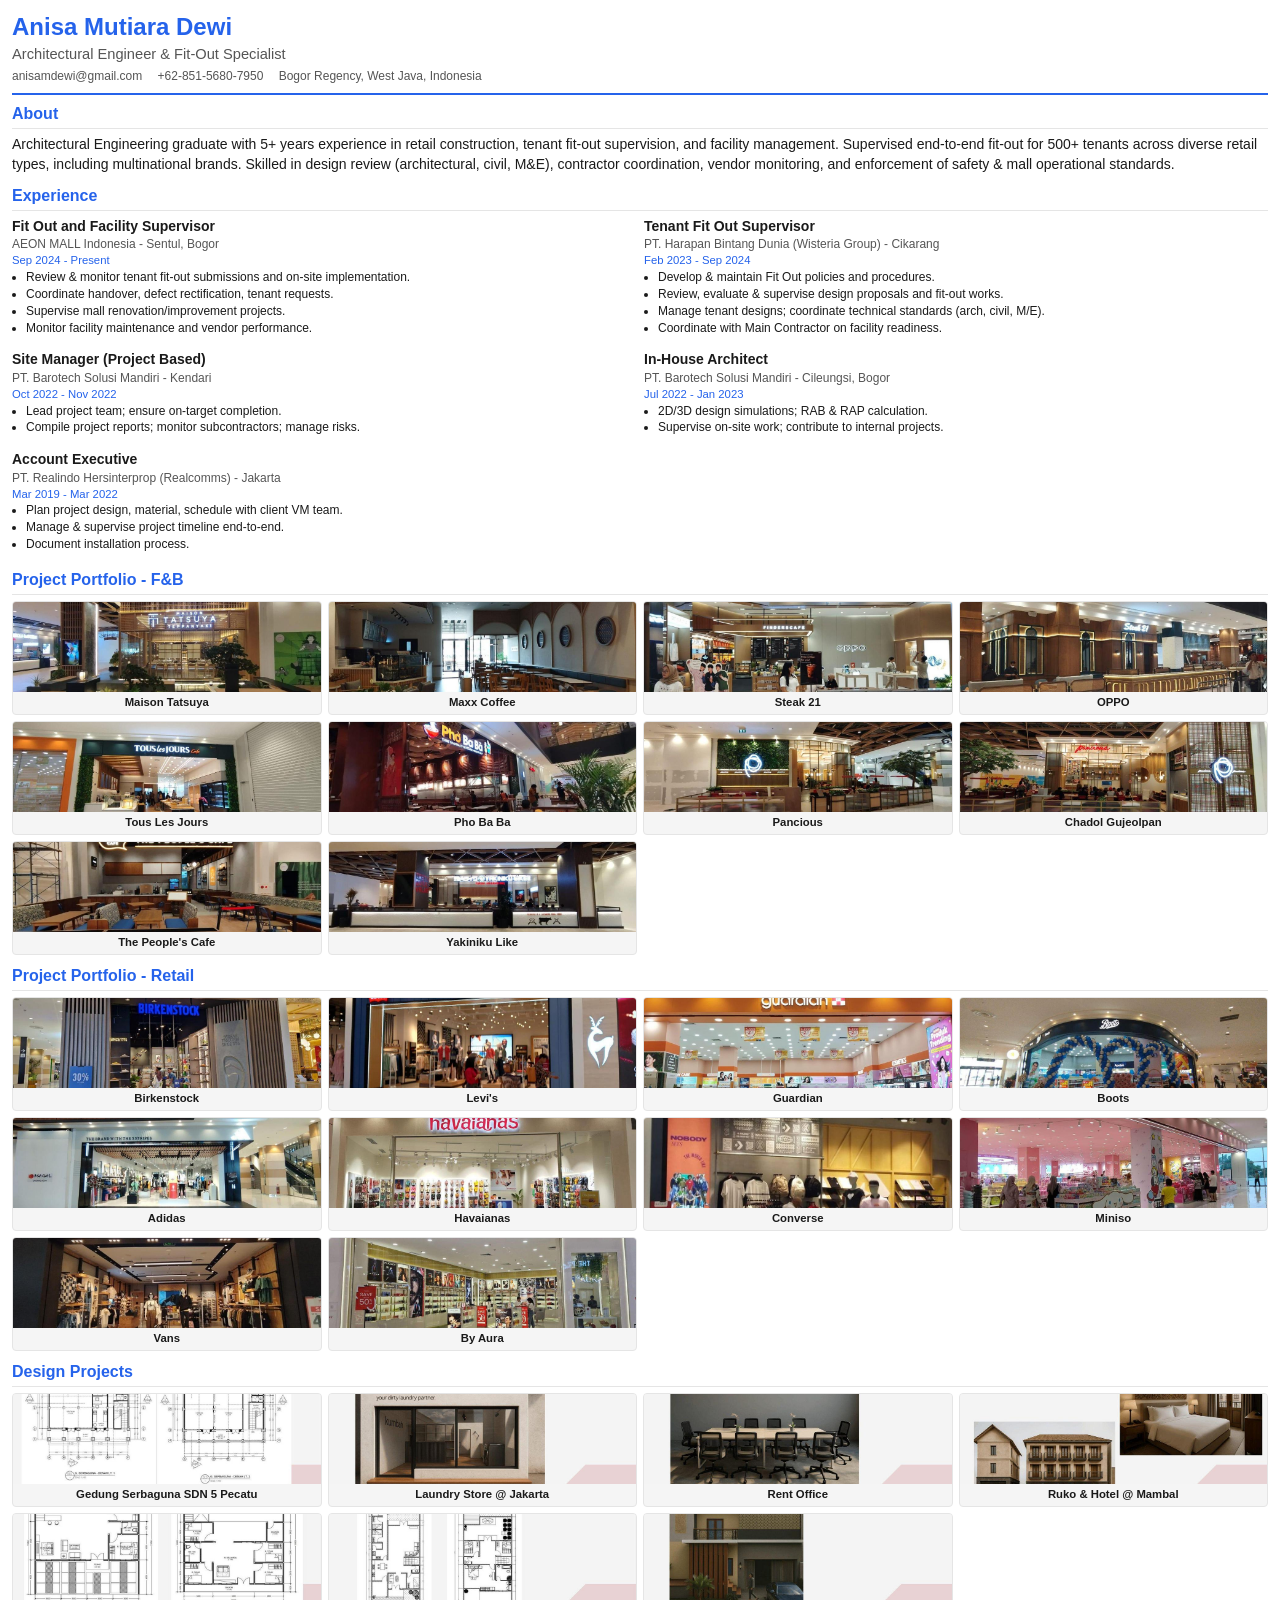
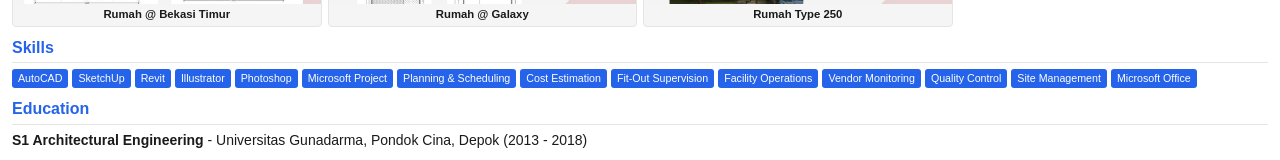
==== portfolio-attachment.html @ a4ae726d "Add compact attachment version (HTML + PDF export)" ====
<!DOCTYPE html>
<html lang="en">
<head>
    <meta charset="UTF-8">
    <meta name="viewport" content="width=device-width, initial-scale=1.0">
    <title>Anisa Mutiara Dewi - Portfolio Attachment</title>
    <link rel="stylesheet" href="attachment.css">
</head>
<body>
<div class="container">

    <header class="header">
        <h1>Anisa Mutiara Dewi</h1>
        <div class="subtitle">Architectural Engineer &amp; Fit-Out Specialist</div>
        <div class="contact">
            <span>anisamdewi@gmail.com</span>
            <span>+62-851-5680-7950</span>
            <span>Bogor Regency, West Java, Indonesia</span>
        </div>
    </header>

    <section class="section">
        <h2 class="section-title">About</h2>
        <p>Architectural Engineering graduate with 5+ years experience in retail construction, tenant fit-out supervision, and facility management. Supervised end-to-end fit-out for 500+ tenants across diverse retail types, including multinational brands. Skilled in design review (architectural, civil, M&amp;E), contractor coordination, vendor monitoring, and enforcement of safety &amp; mall operational standards.</p>
    </section>

    <section class="section">
        <h2 class="section-title">Experience</h2>
        <div class="exp-grid">
            <div class="timeline-item">
                <h3>Fit Out and Facility Supervisor</h3>
                <div class="company">AEON MALL Indonesia - Sentul, Bogor</div>
                <div class="date">Sep 2024 - Present</div>
                <ul>
                    <li>Review &amp; monitor tenant fit-out submissions and on-site implementation.</li>
                    <li>Coordinate handover, defect rectification, tenant requests.</li>
                    <li>Supervise mall renovation/improvement projects.</li>
                    <li>Monitor facility maintenance and vendor performance.</li>
                </ul>
            </div>
            <div class="timeline-item">
                <h3>Tenant Fit Out Supervisor</h3>
                <div class="company">PT. Harapan Bintang Dunia (Wisteria Group) - Cikarang</div>
                <div class="date">Feb 2023 - Sep 2024</div>
                <ul>
                    <li>Develop &amp; maintain Fit Out policies and procedures.</li>
                    <li>Review, evaluate &amp; supervise design proposals and fit-out works.</li>
                    <li>Manage tenant designs; coordinate technical standards (arch, civil, M/E).</li>
                    <li>Coordinate with Main Contractor on facility readiness.</li>
                </ul>
            </div>
            <div class="timeline-item">
                <h3>Site Manager (Project Based)</h3>
                <div class="company">PT. Barotech Solusi Mandiri - Kendari</div>
                <div class="date">Oct 2022 - Nov 2022</div>
                <ul>
                    <li>Lead project team; ensure on-target completion.</li>
                    <li>Compile project reports; monitor subcontractors; manage risks.</li>
                </ul>
            </div>
            <div class="timeline-item">
                <h3>In-House Architect</h3>
                <div class="company">PT. Barotech Solusi Mandiri - Cileungsi, Bogor</div>
                <div class="date">Jul 2022 - Jan 2023</div>
                <ul>
                    <li>2D/3D design simulations; RAB &amp; RAP calculation.</li>
                    <li>Supervise on-site work; contribute to internal projects.</li>
                </ul>
            </div>
            <div class="timeline-item">
                <h3>Account Executive</h3>
                <div class="company">PT. Realindo Hersinterprop (Realcomms) - Jakarta</div>
                <div class="date">Mar 2019 - Mar 2022</div>
                <ul>
                    <li>Plan project design, material, schedule with client VM team.</li>
                    <li>Manage &amp; supervise project timeline end-to-end.</li>
                    <li>Document installation process.</li>
                </ul>
            </div>
        </div>
    </section>

    <section class="section">
        <h2 class="section-title">Project Portfolio - F&amp;B</h2>
        <div class="grid-4">
            <div class="project-card"><img src="images/fb/maison-tatsuya-1.jpg" alt="Maison Tatsuya" loading="lazy" decoding="async"><div class="name">Maison Tatsuya</div></div>
            <div class="project-card"><img src="images/fb/maxx-coffee-1.jpg" alt="Maxx Coffee" loading="lazy" decoding="async"><div class="name">Maxx Coffee</div></div>
            <div class="project-card"><img src="images/fb/steak-21-1.jpg" alt="Steak 21" loading="lazy" decoding="async"><div class="name">Steak 21</div></div>
            <div class="project-card"><img src="images/retail/oppo-1.jpg" alt="OPPO" loading="lazy" decoding="async"><div class="name">OPPO</div></div>
            <div class="project-card"><img src="images/fb/tous-les-jours-1.jpg" alt="Tous Les Jours" loading="lazy" decoding="async"><div class="name">Tous Les Jours</div></div>
            <div class="project-card"><img src="images/fb/pho-ba-ba-1.jpg" alt="Pho Ba Ba" loading="lazy" decoding="async"><div class="name">Pho Ba Ba</div></div>
            <div class="project-card"><img src="images/fb/pancious-1.jpg" alt="Pancious" loading="lazy" decoding="async"><div class="name">Pancious</div></div>
            <div class="project-card"><img src="images/fb/chadol-gujeolpan-1.jpg" alt="Chadol Gujeolpan" loading="lazy" decoding="async"><div class="name">Chadol Gujeolpan</div></div>
            <div class="project-card"><img src="images/fb/peoples-cafe-1.jpg" alt="The People's Cafe" loading="lazy" decoding="async"><div class="name">The People's Cafe</div></div>
            <div class="project-card"><img src="images/fb/yakiniku-like-1.jpg" alt="Yakiniku Like" loading="lazy" decoding="async"><div class="name">Yakiniku Like</div></div>
        </div>
    </section>

    <section class="section">
        <h2 class="section-title">Project Portfolio - Retail</h2>
        <div class="grid-4">
            <div class="project-card"><img src="images/retail/birkenstock-1.jpg" alt="Birkenstock" loading="lazy" decoding="async"><div class="name">Birkenstock</div></div>
            <div class="project-card"><img src="images/retail/levis-1.jpg" alt="Levi's" loading="lazy" decoding="async"><div class="name">Levi's</div></div>
            <div class="project-card"><img src="images/retail/guardian-1.jpg" alt="Guardian" loading="lazy" decoding="async"><div class="name">Guardian</div></div>
            <div class="project-card"><img src="images/retail/boots-1.jpg" alt="Boots" loading="lazy" decoding="async"><div class="name">Boots</div></div>
            <div class="project-card"><img src="images/retail/adidas-1.jpg" alt="Adidas" loading="lazy" decoding="async"><div class="name">Adidas</div></div>
            <div class="project-card"><img src="images/retail/havaianas-1.jpg" alt="Havaianas" loading="lazy" decoding="async"><div class="name">Havaianas</div></div>
            <div class="project-card"><img src="images/retail/converse-1.jpg" alt="Converse" loading="lazy" decoding="async"><div class="name">Converse</div></div>
            <div class="project-card"><img src="images/retail/miniso-1.jpg" alt="Miniso" loading="lazy" decoding="async"><div class="name">Miniso</div></div>
            <div class="project-card"><img src="images/retail/vans-1.jpg" alt="Vans" loading="lazy" decoding="async"><div class="name">Vans</div></div>
            <div class="project-card"><img src="images/retail/by-aura-1.jpg" alt="By Aura" loading="lazy" decoding="async"><div class="name">By Aura</div></div>
        </div>
    </section>

    <section class="section">
        <h2 class="section-title">Design Projects</h2>
        <div class="grid-4">
            <div class="project-card"><img src="images/design/gedung-serbaguna-sdn-5-pecatu-1.jpg" alt="Gedung Serbaguna SDN 5 Pecatu" loading="lazy" decoding="async"><div class="name">Gedung Serbaguna SDN 5 Pecatu</div></div>
            <div class="project-card"><img src="images/design/laundry-store-jakarta-1.jpg" alt="Laundry Store @ Jakarta" loading="lazy" decoding="async"><div class="name">Laundry Store @ Jakarta</div></div>
            <div class="project-card"><img src="images/design/rent-office-1.jpg" alt="Rent Office" loading="lazy" decoding="async"><div class="name">Rent Office</div></div>
            <div class="project-card"><img src="images/design/ruko-hotel-mambal-1.jpg" alt="Ruko and Hotel @ Mambal" loading="lazy" decoding="async"><div class="name">Ruko &amp; Hotel @ Mambal</div></div>
            <div class="project-card"><img src="images/design/rumah-bekasi-timur-1.jpg" alt="Rumah @ Bekasi Timur" loading="lazy" decoding="async"><div class="name">Rumah @ Bekasi Timur</div></div>
            <div class="project-card"><img src="images/design/rumah-galaxy-1.jpg" alt="Rumah @ Galaxy" loading="lazy" decoding="async"><div class="name">Rumah @ Galaxy</div></div>
            <div class="project-card"><img src="images/design/rumah-type-250-1.jpg" alt="Rumah Type 250" loading="lazy" decoding="async"><div class="name">Rumah Type 250</div></div>
        </div>
    </section>

    <section class="section">
        <h2 class="section-title">Skills</h2>
        <div class="tags">
            <span class="tag">AutoCAD</span><span class="tag">SketchUp</span><span class="tag">Revit</span>
            <span class="tag">Illustrator</span><span class="tag">Photoshop</span>
            <span class="tag">Microsoft Project</span><span class="tag">Planning &amp; Scheduling</span>
            <span class="tag">Cost Estimation</span><span class="tag">Fit-Out Supervision</span>
            <span class="tag">Facility Operations</span><span class="tag">Vendor Monitoring</span>
            <span class="tag">Quality Control</span><span class="tag">Site Management</span>
            <span class="tag">Microsoft Office</span>
        </div>
    </section>

    <section class="section">
        <h2 class="section-title">Education</h2>
        <p><strong>S1 Architectural Engineering</strong> - Universitas Gunadarma, Pondok Cina, Depok (2013 - 2018)</p>
    </section>

</div>
</body>
</html>
---- attachment.css ----
/* Attachment / PDF export - compact light theme */
:root {
    --bg: #ffffff;
    --text: #1a1a1a;
    --muted: #555;
    --accent: #2563eb;
    --card: #f5f5f5;
    --border: #e5e5e5;
    --font: 'Inter', 'Poppins', sans-serif;
}
* { box-sizing: border-box; margin: 0; padding: 0; }
body {
    font-family: var(--font);
    background: var(--bg);
    color: var(--text);
    font-size: 10.5pt;
    line-height: 1.4;
}
.container { max-width: 100%; padding: 0 12px; }
.header {
    border-bottom: 2px solid var(--accent);
    padding: 10px 0 8px;
    margin-bottom: 8px;
}
.header h1 { font-size: 18pt; font-weight: 700; color: var(--accent); }
.header .subtitle { font-size: 11pt; color: var(--muted); }
.header .contact { font-size: 9pt; color: var(--muted); margin-top: 4px; }
.header .contact span { margin-right: 12px; }
.section { margin-bottom: 10px; }
.section-title {
    font-size: 12pt;
    font-weight: 700;
    color: var(--accent);
    border-bottom: 1px solid var(--border);
    padding-bottom: 3px;
    margin-bottom: 6px;
}
.grid-2 { display: grid; grid-template-columns: 1fr 1fr; gap: 8px; }
.grid-4 { display: grid; grid-template-columns: repeat(4, 1fr); gap: 6px; }
.card {
    background: var(--card);
    border: 1px solid var(--border);
    border-radius: 4px;
    padding: 6px;
    break-inside: avoid;
}
.project-card {
    background: var(--card);
    border: 1px solid var(--border);
    border-radius: 4px;
    overflow: hidden;
    break-inside: avoid;
}
.project-card img {
    width: 100%;
    height: 90px;
    object-fit: cover;
    display: block;
}
.project-card .name {
    font-size: 8.5pt;
    font-weight: 600;
    padding: 3px 4px;
    text-align: center;
}
.tags { display: flex; flex-wrap: wrap; gap: 4px; }
.tag {
    font-size: 8pt;
    background: var(--accent);
    color: #fff;
    padding: 2px 6px;
    border-radius: 3px;
}
.timeline-item { margin-bottom: 6px; }
.timeline-item h3 { font-size: 10.5pt; font-weight: 600; }
.timeline-item .company { font-size: 9pt; color: var(--muted); }
.timeline-item .date { font-size: 8.5pt; color: var(--accent); }
.timeline-item ul { margin-left: 14px; font-size: 9pt; }
.exp-grid { display: grid; grid-template-columns: 1fr 1fr; gap: 8px; }
@media print {
    body { font-size: 9.5pt; }
    .section { margin-bottom: 6px; }
    .project-card img { height: 70px; }
    a { color: inherit; text-decoration: none; }
}
@page { size: A4; margin: 10mm; }
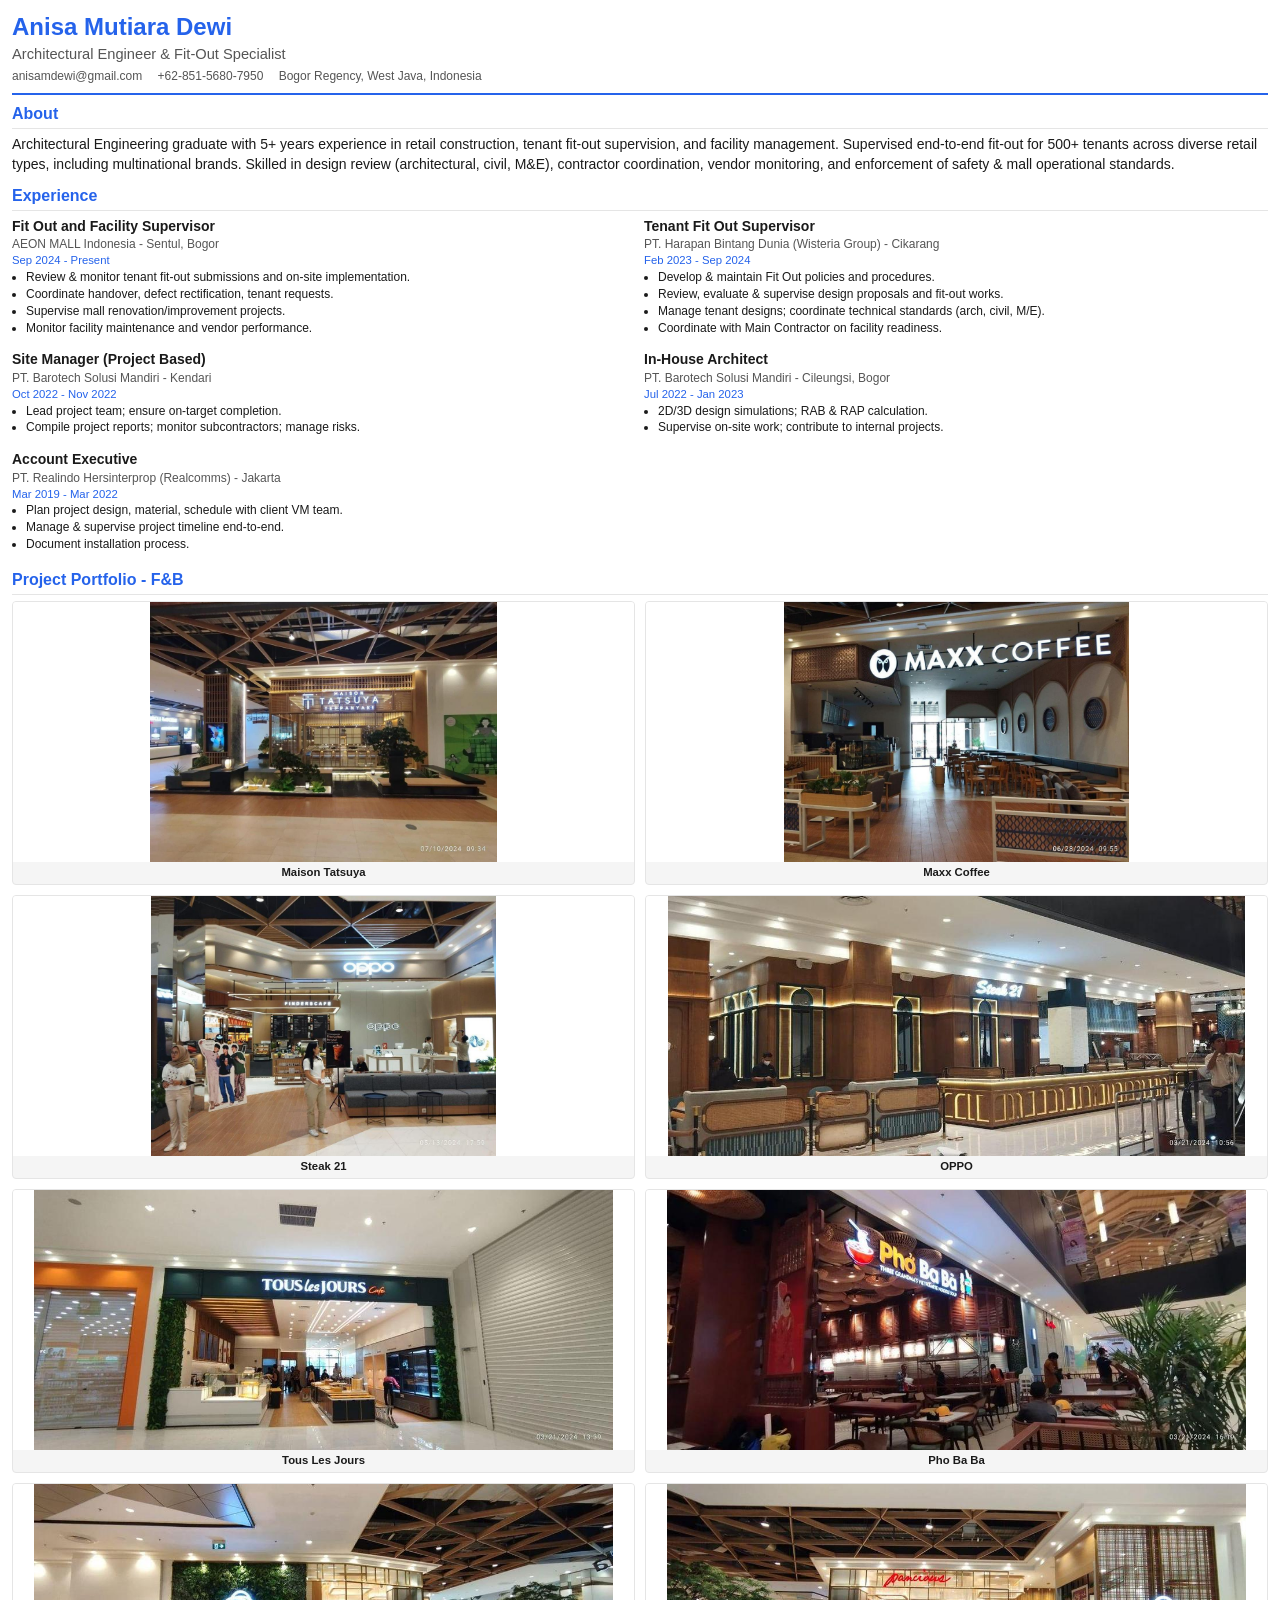
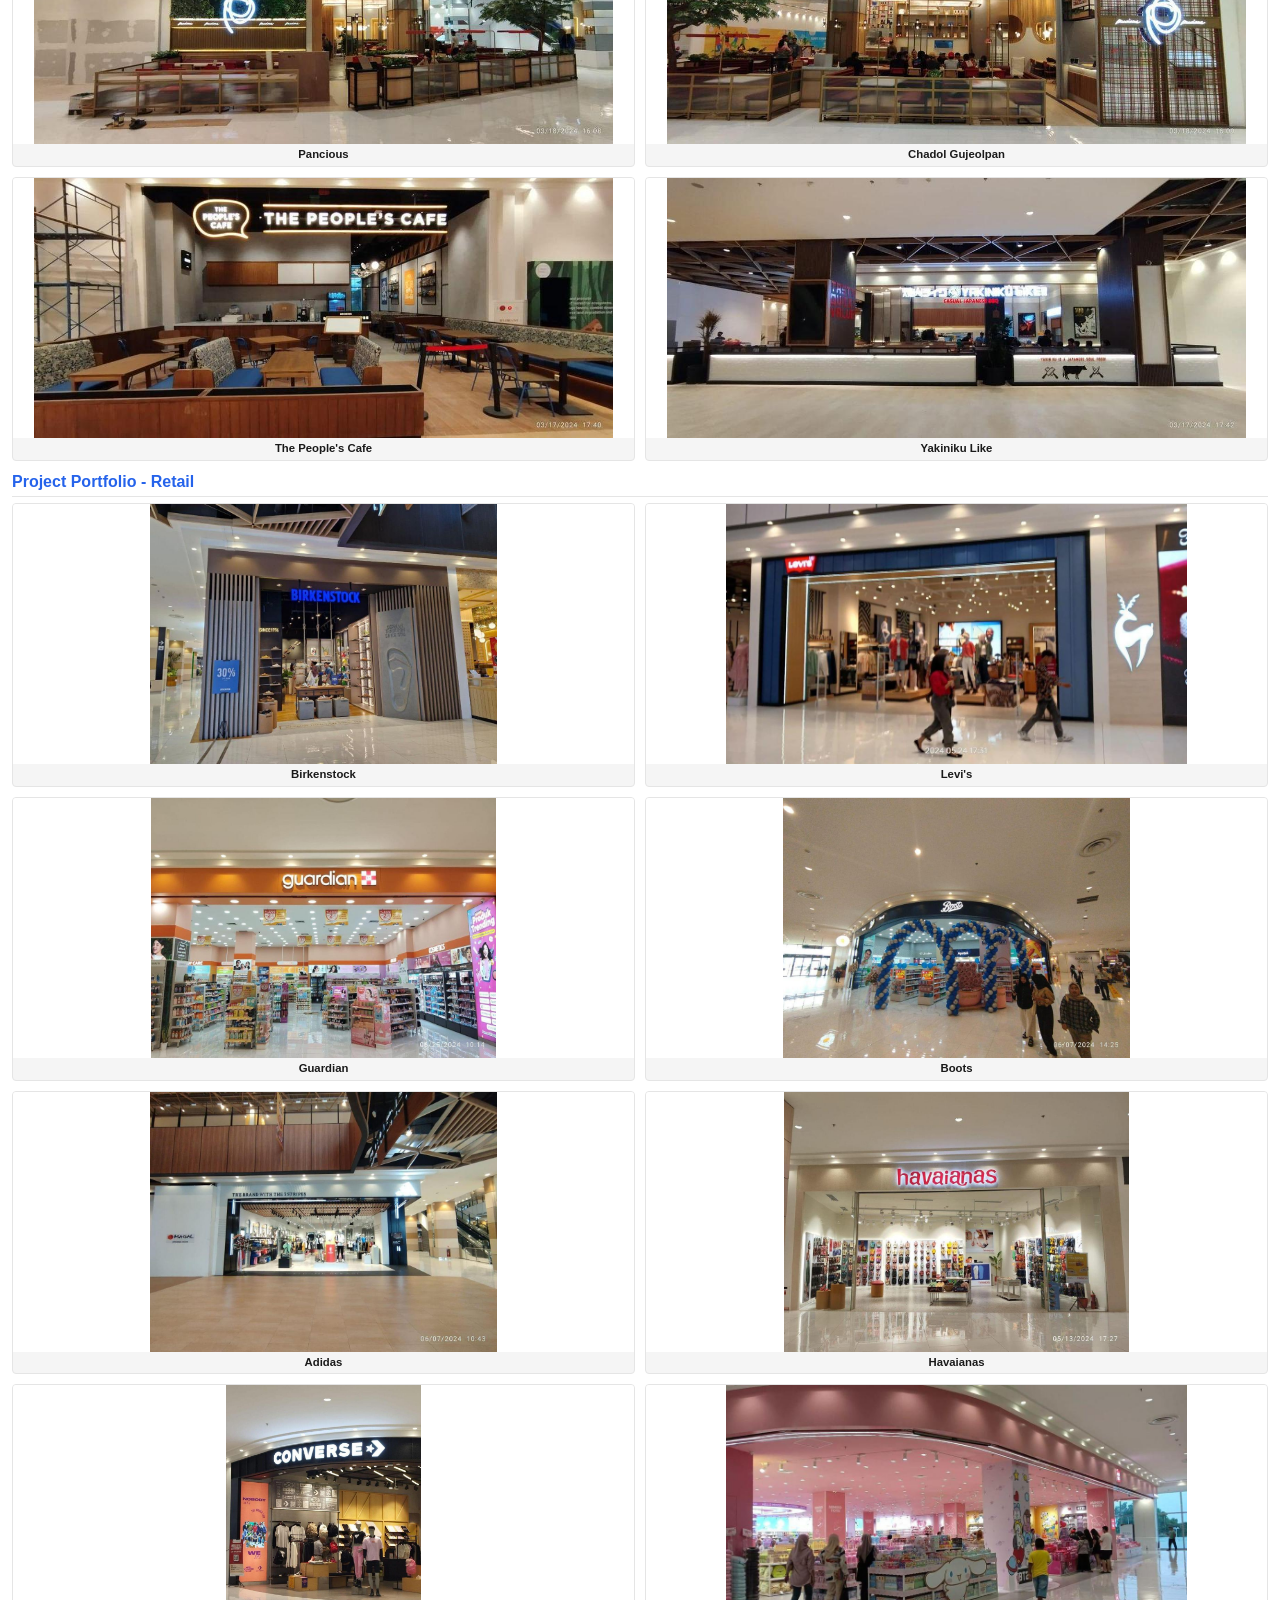
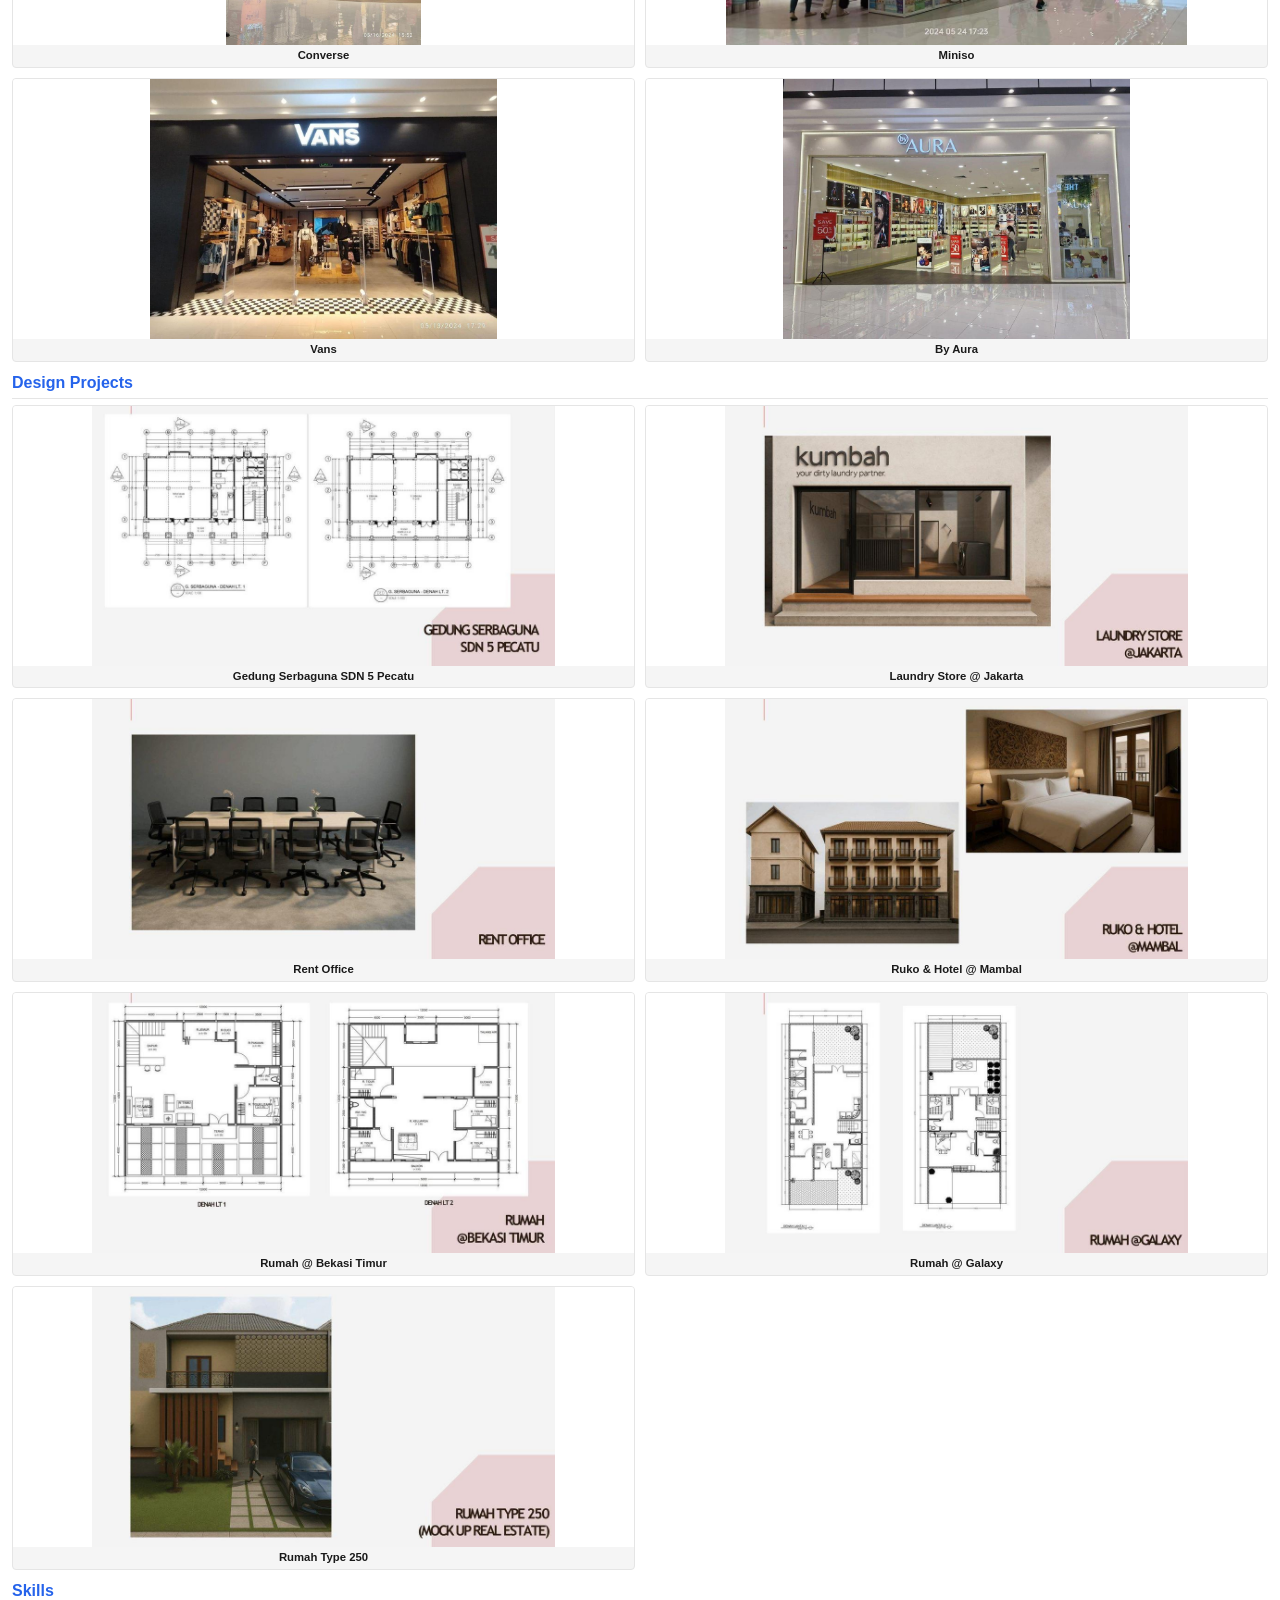
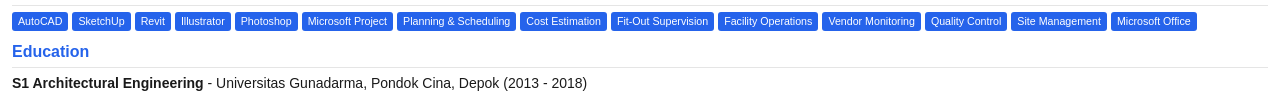
==== commit 196aef17: "Fix missing images in attachment PDF (eager loading)" ====
--- a/portfolio-attachment.html
+++ b/portfolio-attachment.html
@@ -83,45 +83,45 @@
     <section class="section">
         <h2 class="section-title">Project Portfolio - F&amp;B</h2>
         <div class="grid-4">
-            <div class="project-card"><img src="images/fb/maison-tatsuya-1.jpg" alt="Maison Tatsuya" loading="lazy" decoding="async"><div class="name">Maison Tatsuya</div></div>
-            <div class="project-card"><img src="images/fb/maxx-coffee-1.jpg" alt="Maxx Coffee" loading="lazy" decoding="async"><div class="name">Maxx Coffee</div></div>
-            <div class="project-card"><img src="images/fb/steak-21-1.jpg" alt="Steak 21" loading="lazy" decoding="async"><div class="name">Steak 21</div></div>
-            <div class="project-card"><img src="images/retail/oppo-1.jpg" alt="OPPO" loading="lazy" decoding="async"><div class="name">OPPO</div></div>
-            <div class="project-card"><img src="images/fb/tous-les-jours-1.jpg" alt="Tous Les Jours" loading="lazy" decoding="async"><div class="name">Tous Les Jours</div></div>
-            <div class="project-card"><img src="images/fb/pho-ba-ba-1.jpg" alt="Pho Ba Ba" loading="lazy" decoding="async"><div class="name">Pho Ba Ba</div></div>
-            <div class="project-card"><img src="images/fb/pancious-1.jpg" alt="Pancious" loading="lazy" decoding="async"><div class="name">Pancious</div></div>
-            <div class="project-card"><img src="images/fb/chadol-gujeolpan-1.jpg" alt="Chadol Gujeolpan" loading="lazy" decoding="async"><div class="name">Chadol Gujeolpan</div></div>
-            <div class="project-card"><img src="images/fb/peoples-cafe-1.jpg" alt="The People's Cafe" loading="lazy" decoding="async"><div class="name">The People's Cafe</div></div>
-            <div class="project-card"><img src="images/fb/yakiniku-like-1.jpg" alt="Yakiniku Like" loading="lazy" decoding="async"><div class="name">Yakiniku Like</div></div>
+            <div class="project-card"><img src="images/fb/maison-tatsuya-1.jpg" alt="Maison Tatsuya" loading="eager" decoding="async"><div class="name">Maison Tatsuya</div></div>
+            <div class="project-card"><img src="images/fb/maxx-coffee-1.jpg" alt="Maxx Coffee" loading="eager" decoding="async"><div class="name">Maxx Coffee</div></div>
+            <div class="project-card"><img src="images/fb/steak-21-1.jpg" alt="Steak 21" loading="eager" decoding="async"><div class="name">Steak 21</div></div>
+            <div class="project-card"><img src="images/retail/oppo-1.jpg" alt="OPPO" loading="eager" decoding="async"><div class="name">OPPO</div></div>
+            <div class="project-card"><img src="images/fb/tous-les-jours-1.jpg" alt="Tous Les Jours" loading="eager" decoding="async"><div class="name">Tous Les Jours</div></div>
+            <div class="project-card"><img src="images/fb/pho-ba-ba-1.jpg" alt="Pho Ba Ba" loading="eager" decoding="async"><div class="name">Pho Ba Ba</div></div>
+            <div class="project-card"><img src="images/fb/pancious-1.jpg" alt="Pancious" loading="eager" decoding="async"><div class="name">Pancious</div></div>
+            <div class="project-card"><img src="images/fb/chadol-gujeolpan-1.jpg" alt="Chadol Gujeolpan" loading="eager" decoding="async"><div class="name">Chadol Gujeolpan</div></div>
+            <div class="project-card"><img src="images/fb/peoples-cafe-1.jpg" alt="The People's Cafe" loading="eager" decoding="async"><div class="name">The People's Cafe</div></div>
+            <div class="project-card"><img src="images/fb/yakiniku-like-1.jpg" alt="Yakiniku Like" loading="eager" decoding="async"><div class="name">Yakiniku Like</div></div>
         </div>
     </section>
 
     <section class="section">
         <h2 class="section-title">Project Portfolio - Retail</h2>
         <div class="grid-4">
-            <div class="project-card"><img src="images/retail/birkenstock-1.jpg" alt="Birkenstock" loading="lazy" decoding="async"><div class="name">Birkenstock</div></div>
-            <div class="project-card"><img src="images/retail/levis-1.jpg" alt="Levi's" loading="lazy" decoding="async"><div class="name">Levi's</div></div>
-            <div class="project-card"><img src="images/retail/guardian-1.jpg" alt="Guardian" loading="lazy" decoding="async"><div class="name">Guardian</div></div>
-            <div class="project-card"><img src="images/retail/boots-1.jpg" alt="Boots" loading="lazy" decoding="async"><div class="name">Boots</div></div>
-            <div class="project-card"><img src="images/retail/adidas-1.jpg" alt="Adidas" loading="lazy" decoding="async"><div class="name">Adidas</div></div>
-            <div class="project-card"><img src="images/retail/havaianas-1.jpg" alt="Havaianas" loading="lazy" decoding="async"><div class="name">Havaianas</div></div>
-            <div class="project-card"><img src="images/retail/converse-1.jpg" alt="Converse" loading="lazy" decoding="async"><div class="name">Converse</div></div>
-            <div class="project-card"><img src="images/retail/miniso-1.jpg" alt="Miniso" loading="lazy" decoding="async"><div class="name">Miniso</div></div>
-            <div class="project-card"><img src="images/retail/vans-1.jpg" alt="Vans" loading="lazy" decoding="async"><div class="name">Vans</div></div>
-            <div class="project-card"><img src="images/retail/by-aura-1.jpg" alt="By Aura" loading="lazy" decoding="async"><div class="name">By Aura</div></div>
+            <div class="project-card"><img src="images/retail/birkenstock-1.jpg" alt="Birkenstock" loading="eager" decoding="async"><div class="name">Birkenstock</div></div>
+            <div class="project-card"><img src="images/retail/levis-1.jpg" alt="Levi's" loading="eager" decoding="async"><div class="name">Levi's</div></div>
+            <div class="project-card"><img src="images/retail/guardian-1.jpg" alt="Guardian" loading="eager" decoding="async"><div class="name">Guardian</div></div>
+            <div class="project-card"><img src="images/retail/boots-1.jpg" alt="Boots" loading="eager" decoding="async"><div class="name">Boots</div></div>
+            <div class="project-card"><img src="images/retail/adidas-1.jpg" alt="Adidas" loading="eager" decoding="async"><div class="name">Adidas</div></div>
+            <div class="project-card"><img src="images/retail/havaianas-1.jpg" alt="Havaianas" loading="eager" decoding="async"><div class="name">Havaianas</div></div>
+            <div class="project-card"><img src="images/retail/converse-1.jpg" alt="Converse" loading="eager" decoding="async"><div class="name">Converse</div></div>
+            <div class="project-card"><img src="images/retail/miniso-1.jpg" alt="Miniso" loading="eager" decoding="async"><div class="name">Miniso</div></div>
+            <div class="project-card"><img src="images/retail/vans-1.jpg" alt="Vans" loading="eager" decoding="async"><div class="name">Vans</div></div>
+            <div class="project-card"><img src="images/retail/by-aura-1.jpg" alt="By Aura" loading="eager" decoding="async"><div class="name">By Aura</div></div>
         </div>
     </section>
 
     <section class="section">
         <h2 class="section-title">Design Projects</h2>
         <div class="grid-4">
-            <div class="project-card"><img src="images/design/gedung-serbaguna-sdn-5-pecatu-1.jpg" alt="Gedung Serbaguna SDN 5 Pecatu" loading="lazy" decoding="async"><div class="name">Gedung Serbaguna SDN 5 Pecatu</div></div>
-            <div class="project-card"><img src="images/design/laundry-store-jakarta-1.jpg" alt="Laundry Store @ Jakarta" loading="lazy" decoding="async"><div class="name">Laundry Store @ Jakarta</div></div>
-            <div class="project-card"><img src="images/design/rent-office-1.jpg" alt="Rent Office" loading="lazy" decoding="async"><div class="name">Rent Office</div></div>
-            <div class="project-card"><img src="images/design/ruko-hotel-mambal-1.jpg" alt="Ruko and Hotel @ Mambal" loading="lazy" decoding="async"><div class="name">Ruko &amp; Hotel @ Mambal</div></div>
-            <div class="project-card"><img src="images/design/rumah-bekasi-timur-1.jpg" alt="Rumah @ Bekasi Timur" loading="lazy" decoding="async"><div class="name">Rumah @ Bekasi Timur</div></div>
-            <div class="project-card"><img src="images/design/rumah-galaxy-1.jpg" alt="Rumah @ Galaxy" loading="lazy" decoding="async"><div class="name">Rumah @ Galaxy</div></div>
-            <div class="project-card"><img src="images/design/rumah-type-250-1.jpg" alt="Rumah Type 250" loading="lazy" decoding="async"><div class="name">Rumah Type 250</div></div>
+            <div class="project-card"><img src="images/design/gedung-serbaguna-sdn-5-pecatu-1.jpg" alt="Gedung Serbaguna SDN 5 Pecatu" loading="eager" decoding="async"><div class="name">Gedung Serbaguna SDN 5 Pecatu</div></div>
+            <div class="project-card"><img src="images/design/laundry-store-jakarta-1.jpg" alt="Laundry Store @ Jakarta" loading="eager" decoding="async"><div class="name">Laundry Store @ Jakarta</div></div>
+            <div class="project-card"><img src="images/design/rent-office-1.jpg" alt="Rent Office" loading="eager" decoding="async"><div class="name">Rent Office</div></div>
+            <div class="project-card"><img src="images/design/ruko-hotel-mambal-1.jpg" alt="Ruko and Hotel @ Mambal" loading="eager" decoding="async"><div class="name">Ruko &amp; Hotel @ Mambal</div></div>
+            <div class="project-card"><img src="images/design/rumah-bekasi-timur-1.jpg" alt="Rumah @ Bekasi Timur" loading="eager" decoding="async"><div class="name">Rumah @ Bekasi Timur</div></div>
+            <div class="project-card"><img src="images/design/rumah-galaxy-1.jpg" alt="Rumah @ Galaxy" loading="eager" decoding="async"><div class="name">Rumah @ Galaxy</div></div>
+            <div class="project-card"><img src="images/design/rumah-type-250-1.jpg" alt="Rumah Type 250" loading="eager" decoding="async"><div class="name">Rumah Type 250</div></div>
         </div>
     </section>
 
--- a/attachment.css
+++ b/attachment.css
@@ -34,9 +34,11 @@
     border-bottom: 1px solid var(--border);
     padding-bottom: 3px;
     margin-bottom: 6px;
+    break-after: avoid;
+    page-break-after: avoid;
 }
 .grid-2 { display: grid; grid-template-columns: 1fr 1fr; gap: 8px; }
-.grid-4 { display: grid; grid-template-columns: repeat(4, 1fr); gap: 6px; }
+.grid-4 { display: grid; grid-template-columns: repeat(2, 1fr); gap: 10px; }
 .card {
     background: var(--card);
     border: 1px solid var(--border);
@@ -53,9 +55,10 @@
 }
 .project-card img {
     width: 100%;
-    height: 90px;
-    object-fit: cover;
+    height: 260px;
+    object-fit: contain;
     display: block;
+    background: #fff;
 }
 .project-card .name {
     font-size: 8.5pt;
@@ -80,7 +83,7 @@
 @media print {
     body { font-size: 9.5pt; }
     .section { margin-bottom: 6px; }
-    .project-card img { height: 70px; }
+    .project-card img { height: 220px; }
     a { color: inherit; text-decoration: none; }
 }
-@page { size: A4; margin: 10mm; }+@page { size: A4 landscape; margin: 10mm; }
